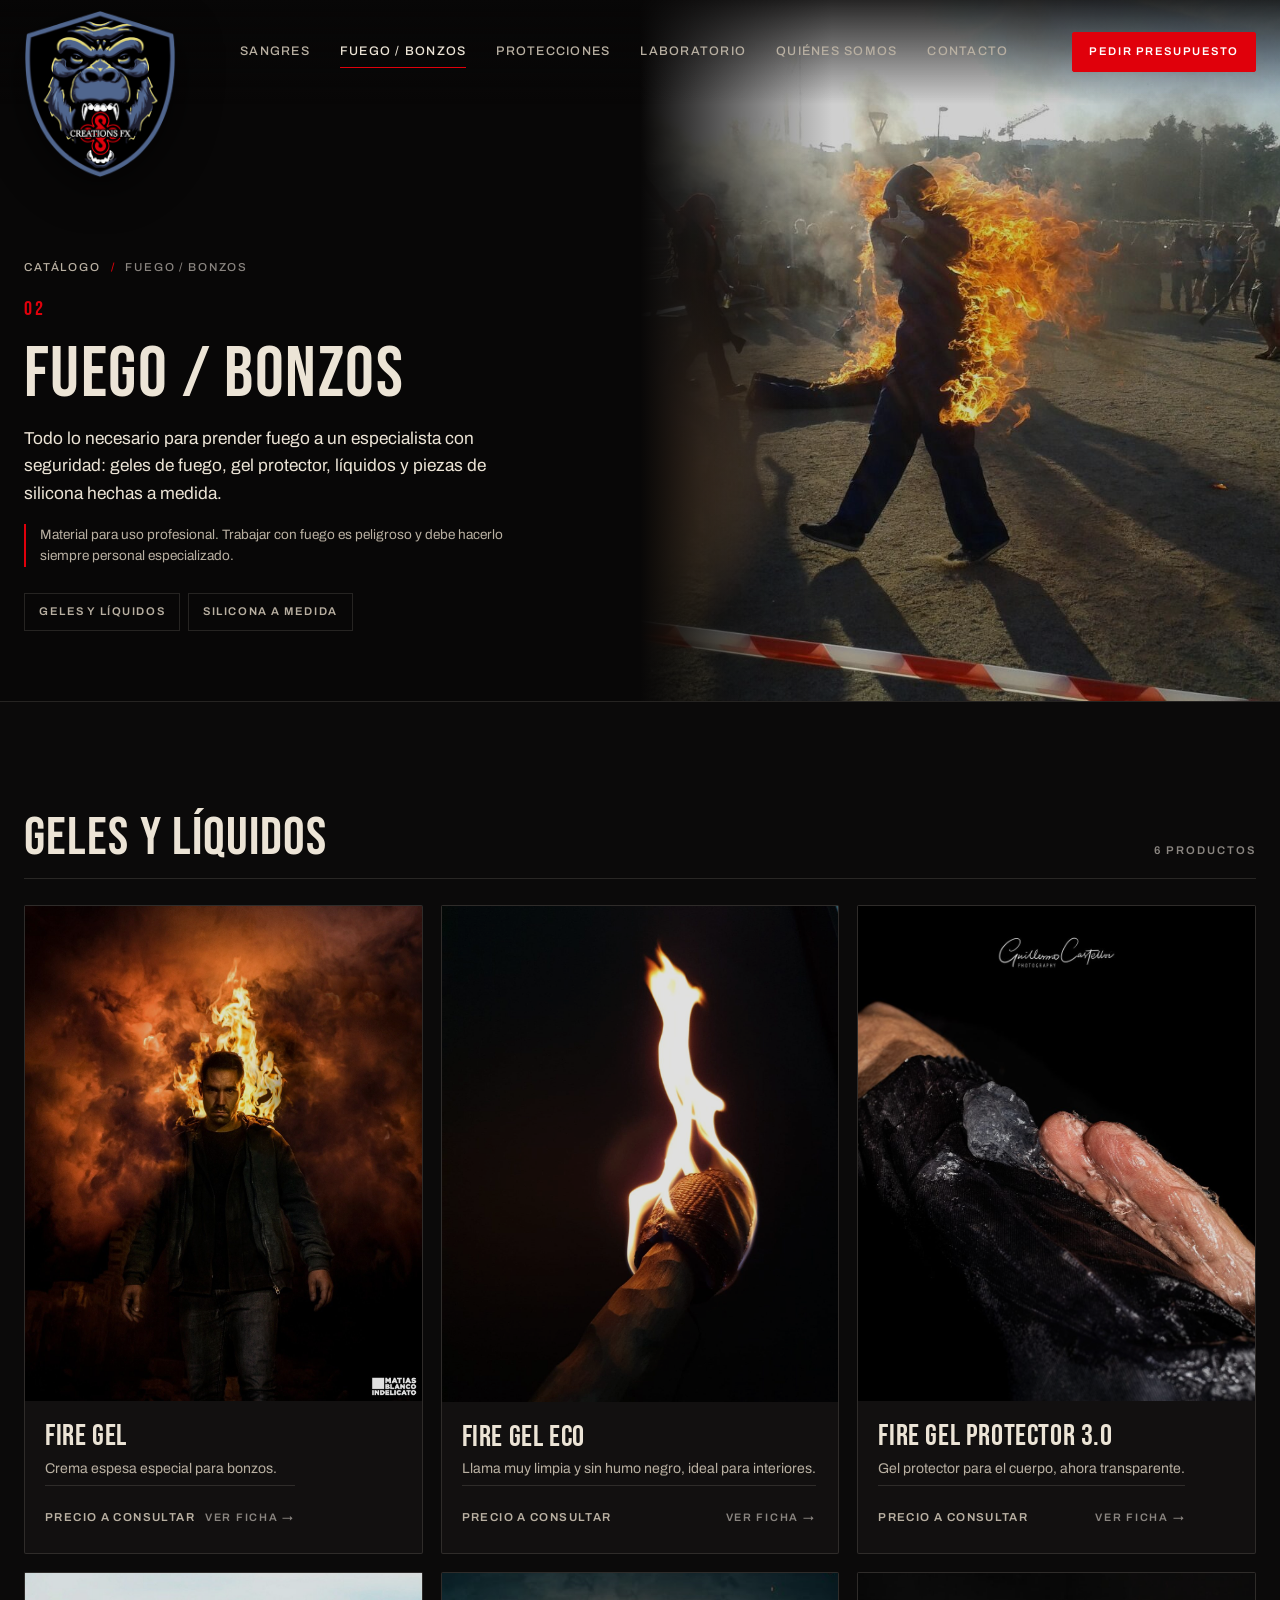
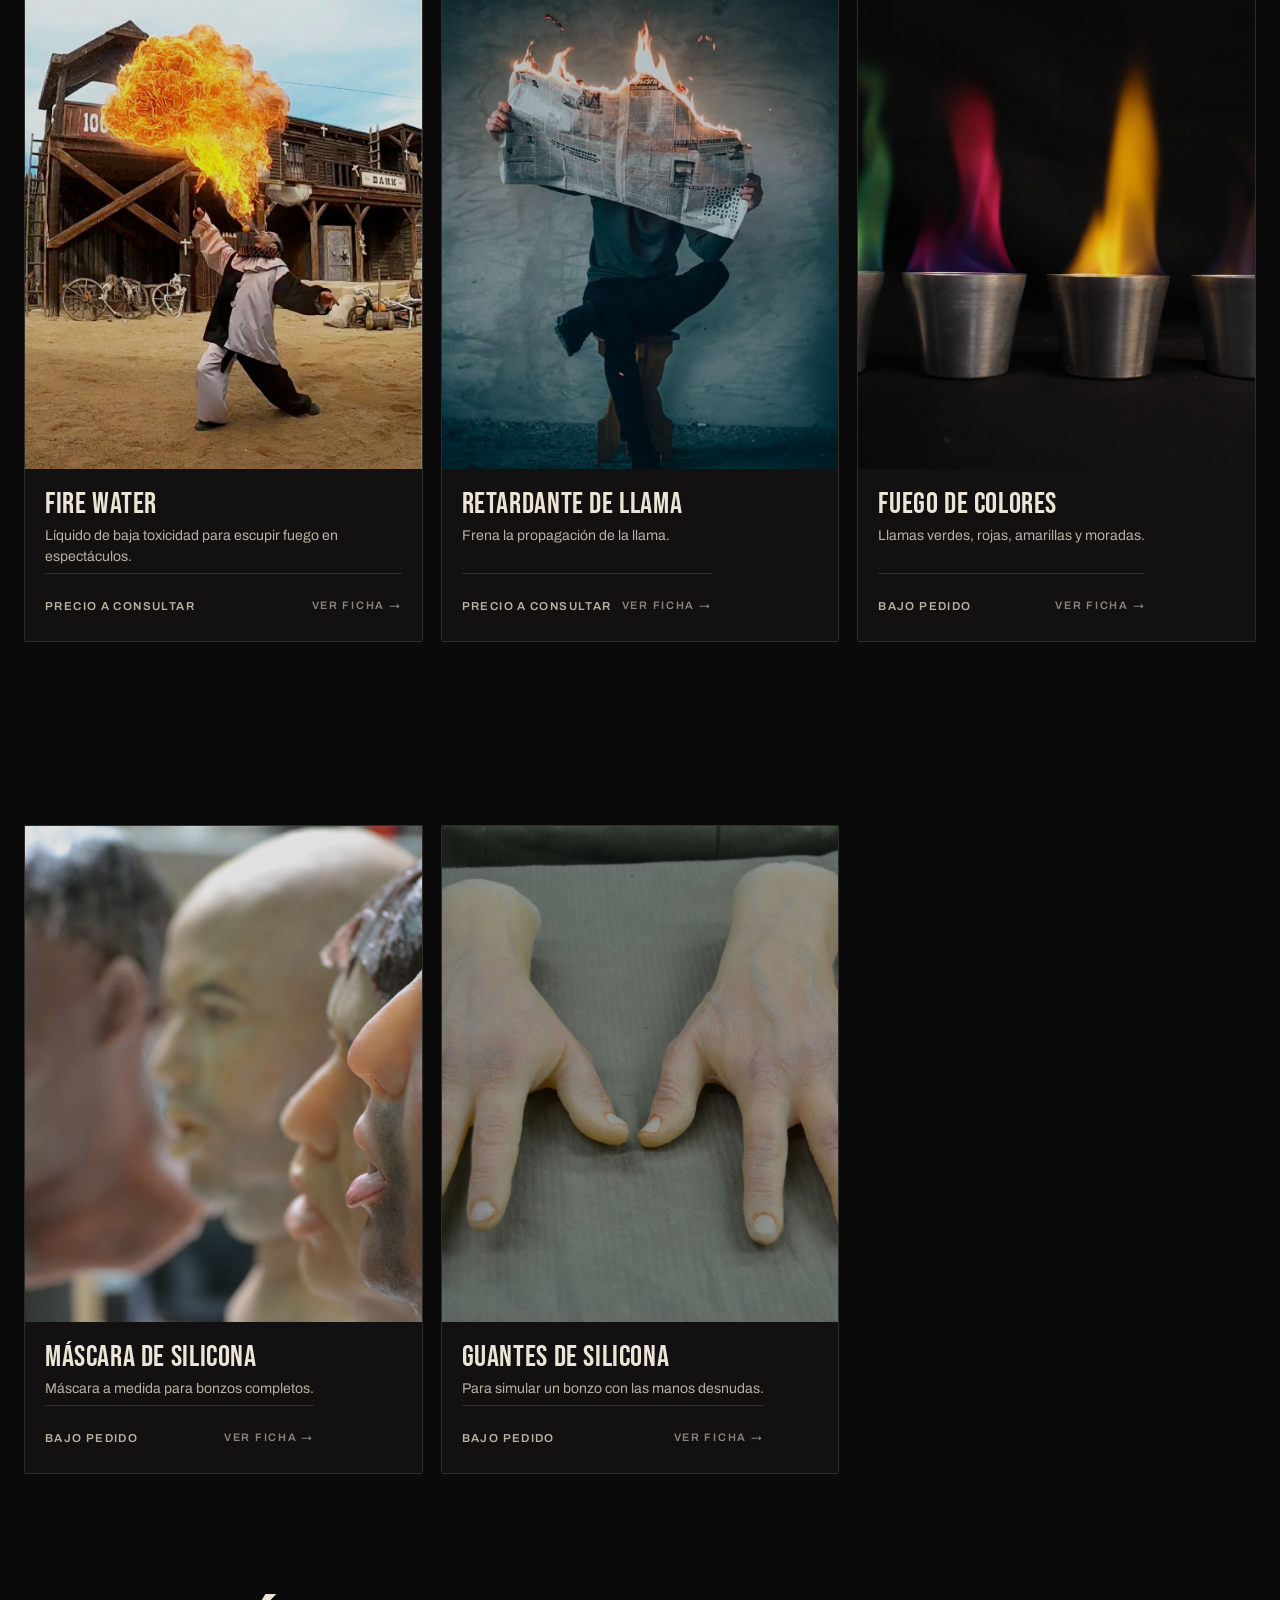
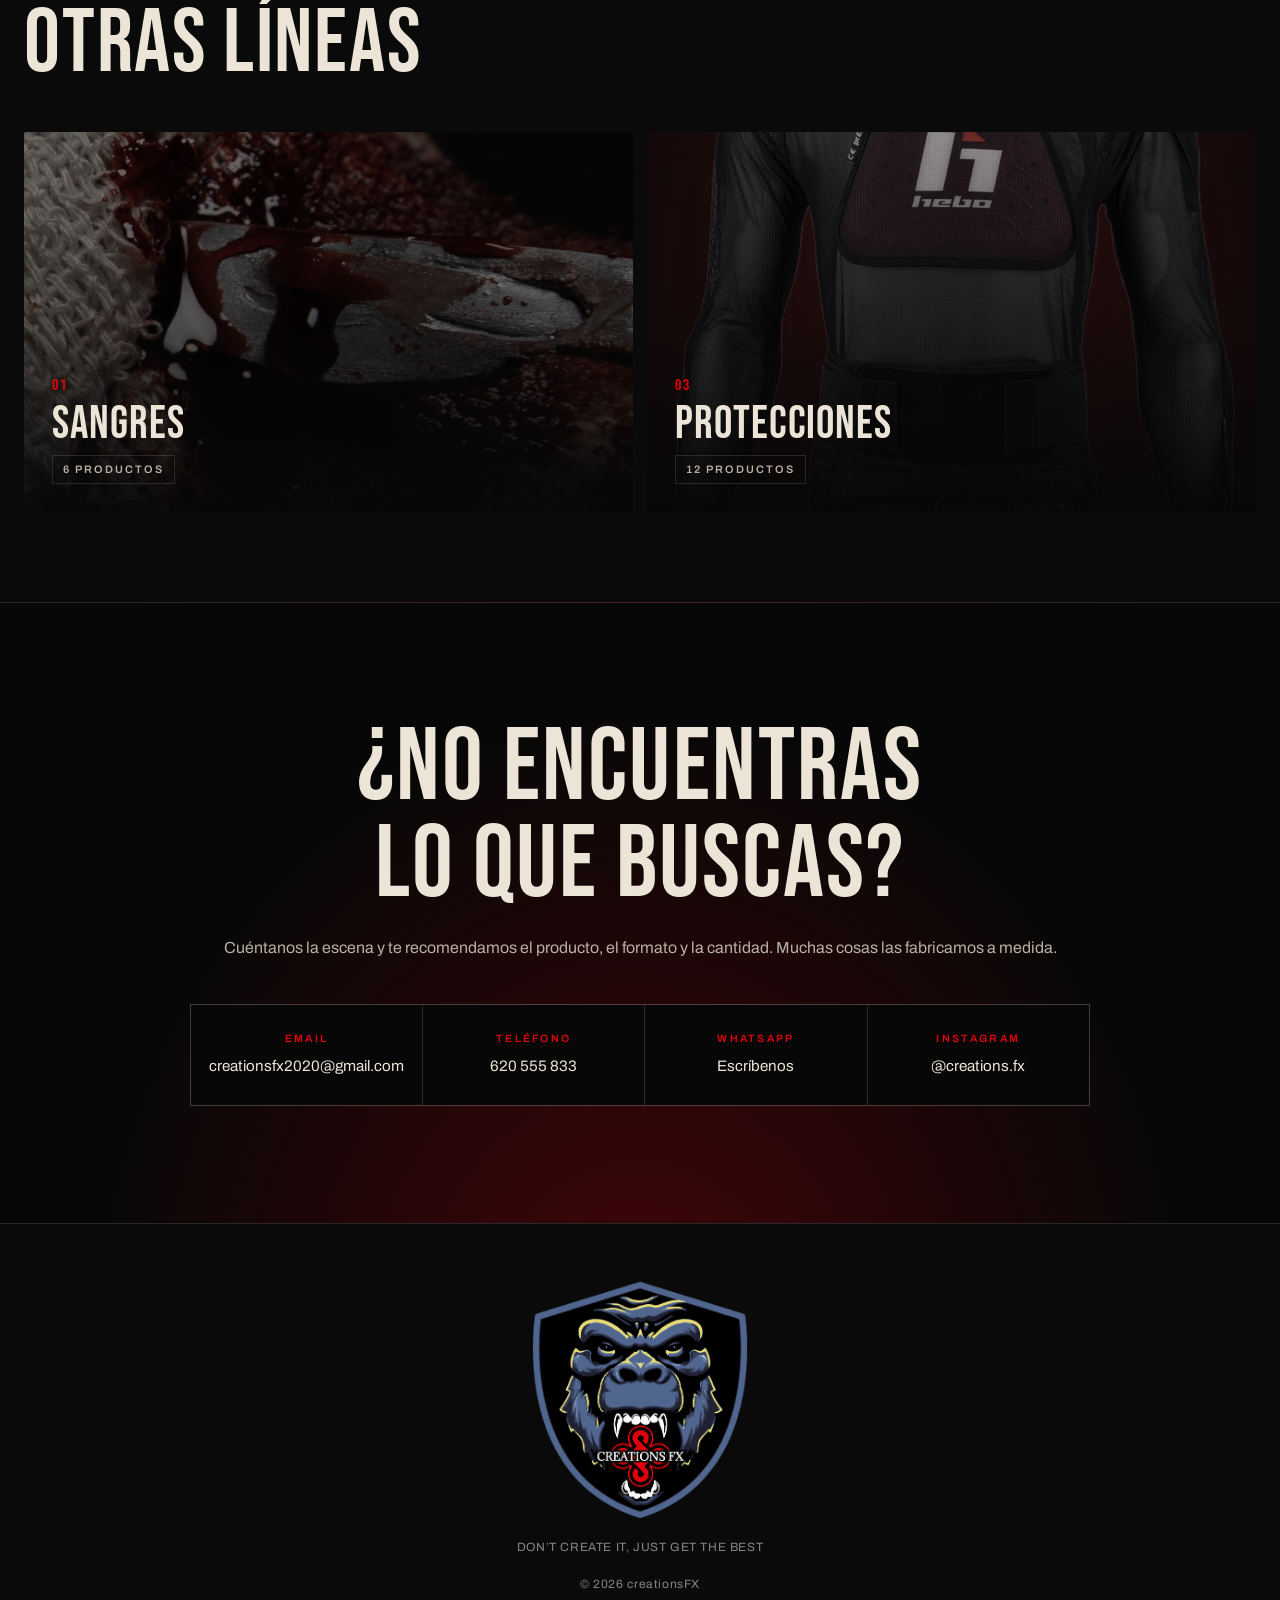
==== bonzos.html @ f1ec17e1 "Web de creationsFX: portada, líneas de producto y logos vectorizados Co-Authored-By: Claude Opus 5.5" ====
<!DOCTYPE html>
<html lang="es">
<head>
<meta charset="UTF-8">
<meta name="viewport" content="width=device-width, initial-scale=1.0">
<title>Fuego y material para bonzos — creationsFX</title>
<meta name="description" content="Fire Gel, Fire Gel Eco, gel protector, Fire Water, retardante, fuego de colores y máscaras y guantes de silicona a medida para bonzos.">
<meta name="theme-color" content="#0b0a0a">
<link rel="icon" type="image/svg+xml" href="assets/brand/creationsfx-logo-sin-lema.svg">
<meta property="og:type" content="website">
<meta property="og:title" content="Fuego y material para bonzos — creationsFX">
<meta property="og:description" content="Fire Gel, Fire Gel Eco, gel protector, Fire Water, retardante, fuego de colores y máscaras y guantes de silicona a medida para bonzos.">
<meta property="og:image" content="assets/img/cat-stunts.jpg">
<link rel="preconnect" href="https://fonts.googleapis.com">
<link rel="preconnect" href="https://fonts.gstatic.com" crossorigin>
<link href="https://fonts.googleapis.com/css2?family=Bebas+Neue&family=Archivo:wght@400;500;600&display=swap" rel="stylesheet">
<link rel="stylesheet" href="css/style.css?v=18">
</head>
<body class="page-line" data-line="bonzos">

<div class="scroll-progress" id="scrollProgress"><span></span></div>

<header class="site-header" id="siteHeader">
  <div class="header-inner">
    <a href="index.html" class="logo-link" aria-label="creationsFX — inicio">
      <img src="assets/brand/creationsfx-escudo-gorila-360.png" width="326" height="360" alt="creationsFX" class="logo-img">
    </a>
    <nav class="main-nav" id="mainNav">
      <a href="sangres.html">Sangres</a>
      <a href="bonzos.html" class="active" aria-current="page">Fuego / Bonzos</a>
      <a href="protecciones.html">Protecciones</a>
      <a href="index.html#laboratorio">Laboratorio</a>
      <a href="index.html#oriol">Quiénes somos</a>
      <a href="#contacto">Contacto</a>
    </nav>
    <div class="header-actions">
      <a href="#contacto" class="btn btn-small">Pedir presupuesto</a>
      <button class="nav-toggle" id="navToggle" aria-label="Menú" aria-expanded="false">
        <span></span><span></span><span></span>
      </button>
    </div>
  </div>
</header>

<main>
  <section class="line-hero">
    <div class="line-hero-text">
      <p class="crumbs"><a href="index.html#catalogo">Catálogo</a> <span>/</span> Fuego / Bonzos</p>
      <span class="sec-index">02</span>
      <h1 class="h1-long">Fuego / Bonzos</h1>
      <p class="lead">Todo lo necesario para prender fuego a un especialista con seguridad: geles de fuego, gel protector, líquidos y piezas de silicona hechas a medida.</p>
      <p class="line-note">Material para uso profesional. Trabajar con fuego es peligroso y debe hacerlo siempre personal especializado.</p>
      <div class="group-links" id="groupLinks"></div>
    </div>
    <div class="line-hero-media">
      <img src="assets/img/cat-stunts.jpg" alt="" fetchpriority="high">
    </div>
  </section>

  <div class="line-groups" id="lineGroups">
    <noscript><p class="noscript">Activa JavaScript para ver los productos o escríbenos a creationsfx2020@gmail.com.</p></noscript>
  </div>

  <section class="section other-lines">
    <div class="section-head reveal">
      <h2>Otras líneas</h2>
    </div>
    <div class="cat-grid cat-grid-2" id="otherLines"></div>
  </section>

  <section class="contact" id="contacto">
    <div class="contact-inner reveal">
      <h2>¿No encuentras<br>lo que buscas?</h2>
      <p class="lead">Cuéntanos la escena y te recomendamos el producto, el formato y la cantidad. Muchas cosas las fabricamos a medida.</p>
      <div class="contact-grid">
        <a href="mailto:creationsfx2020@gmail.com" class="contact-item"><span>Email</span>creationsfx2020@gmail.com</a>
        <a href="tel:+34620555833" class="contact-item"><span>Teléfono</span>620 555 833</a>
        <a href="https://wa.me/34620555833" target="_blank" rel="noopener" class="contact-item"><span>WhatsApp</span>Escríbenos</a>
        <a href="https://www.instagram.com/creations.fx/" target="_blank" rel="noopener" class="contact-item"><span>Instagram</span>@creations.fx</a>
      </div>
    </div>
  </section>
</main>

<footer class="site-footer">
  <img src="assets/brand/creationsfx-escudo-gorila-520.png" width="471" height="520" alt="creationsFX" class="footer-logo" loading="lazy">
  <p class="footer-motto">Don’t create it, just get the best</p>
  <p>© <span id="year">2026</span> creationsFX</p>
</footer>

<dialog class="ficha" id="ficha" aria-labelledby="fichaNombre">
  <button class="ficha-close" id="fichaClose" aria-label="Cerrar">&times;</button>
  <div class="ficha-media">
    <div class="ficha-main"><img id="fichaImg" src="" alt=""></div>
    <div class="ficha-thumbs" id="fichaThumbs"></div>
  </div>
  <div class="ficha-info">
    <p class="ficha-marca" id="fichaMarca"></p>
    <h2 id="fichaNombre" tabindex="-1"></h2>
    <p class="ficha-precio" id="fichaPrecio"></p>
    <p class="ficha-resumen" id="fichaResumen"></p>
    <p class="ficha-desc" id="fichaDesc"></p>
    <div class="ficha-aviso" id="fichaAviso"></div>
    <dl class="ficha-specs" id="fichaSpecs"></dl>
    <div class="ficha-opciones" id="fichaOpciones"></div>
    <div class="ficha-ctas">
      <a class="btn" id="fichaWhats" href="#" target="_blank" rel="noopener">Pedir por WhatsApp</a>
      <a class="btn btn-ghost" id="fichaMail" href="#">Pedir por email</a>
    </div>
    <p class="ficha-help">Te confirmamos disponibilidad, precio y plazo de entrega.</p>
  </div>
</dialog>

<script src="js/main.js?v=3"></script>
<script src="js/catalogo.js?v=5"></script>
</body>
</html>
---- css/style.css ----
:root{
  --bg: #0b0a0a;
  --bg-alt: #121010;
  --panel: #080707;
  --cream: #ece4d6;
  --cream-dim: #b9b0a2;
  --red: #e0000b;
  --red-deep: #8f0007;
  --grey: #8a8580;
  --line: rgba(236,228,214,0.13);
  --maxw: 1280px;
  --ff-display: 'Bebas Neue', 'Archivo', sans-serif;
  --ff-body: 'Archivo', sans-serif;
  --ease: cubic-bezier(.16,.8,.3,1);
}

*{box-sizing:border-box;margin:0;padding:0;}
html{scroll-behavior:smooth;}
body{
  background:var(--bg);color:var(--cream);
  font-family:var(--ff-body);line-height:1.6;
  -webkit-font-smoothing:antialiased;overflow-x:hidden;
}
img{max-width:100%;display:block;}
a{color:inherit;text-decoration:none;}
h1,h2,h3{font-family:var(--ff-display);font-weight:400;text-transform:uppercase;letter-spacing:0.02em;line-height:0.95;}
em{font-style:normal;color:var(--red);}

/* ---------- Scroll progress ---------- */
.scroll-progress{position:fixed;top:0;left:0;right:0;height:2px;z-index:200;pointer-events:none;}
.scroll-progress > span{display:block;height:100%;width:0;background:linear-gradient(90deg,var(--red-deep),var(--red));}

/* ---------- Reveal ---------- */
.reveal{opacity:0;transform:translateY(28px);transition:opacity .8s var(--ease),transform .8s var(--ease);}
.reveal.in-view{opacity:1;transform:none;}

/* ---------- Buttons ---------- */
.btn{
  display:inline-flex;white-space:nowrap;align-items:center;gap:10px;
  background:var(--red);color:#fff;
  font-size:0.8rem;font-weight:600;letter-spacing:0.14em;text-transform:uppercase;
  padding:15px 26px;border:1px solid var(--red);border-radius:2px;
  transition:background .25s ease,color .25s ease,transform .25s var(--ease);
}
.btn:hover{background:transparent;color:var(--cream);transform:translateY(-2px);}
.btn-ghost{background:transparent;border-color:rgba(236,228,214,0.4);color:var(--cream);}
.btn-ghost:hover{border-color:var(--red);}
.btn-small{padding:10px 16px;font-size:0.7rem;}

/* ---------- Header ---------- */
.site-header{
  position:fixed;top:0;left:0;right:0;z-index:100;
  background:linear-gradient(to bottom,rgba(8,7,7,0.85),rgba(8,7,7,0));
  transition:background .3s ease;
}
.site-header.scrolled{background:rgba(8,7,7,0.92);backdrop-filter:blur(8px);border-bottom:1px solid var(--line);}
.header-inner{max-width:var(--maxw);margin:0 auto;display:flex;align-items:center;justify-content:space-between;padding:10px 24px;}
.logo-link{display:inline-flex;align-items:flex-start;height:84px;position:relative;z-index:2;transition:height .3s var(--ease);}
.logo-img{height:168px;width:auto;transform-origin:top center;filter:drop-shadow(0 10px 22px rgba(0,0,0,0.65));transition:height .3s var(--ease),transform .3s var(--ease),filter .3s ease;}
.site-header.scrolled .logo-link{height:62px;}
.site-header.scrolled .logo-img{height:62px;}
.logo-link:hover .logo-img{transform:scale(1.04);filter:drop-shadow(0 0 16px rgba(224,0,11,0.55));}
.main-nav{display:flex;align-items:center;gap:30px;}
.main-nav a{
  position:relative;white-space:nowrap;font-size:0.78rem;font-weight:500;letter-spacing:0.1em;text-transform:uppercase;
  color:var(--cream-dim);padding:6px 0;transition:color .25s ease;
}
.main-nav a::after{content:"";position:absolute;left:0;right:100%;bottom:0;height:1px;background:var(--red);transition:right .3s var(--ease);}
.main-nav a:hover{color:var(--cream);}
.main-nav a:hover::after{right:0;}
.header-actions{display:flex;align-items:center;gap:16px;}
.nav-toggle{display:none;flex-direction:column;justify-content:center;gap:5px;width:32px;height:32px;background:none;border:none;cursor:pointer;}
.nav-toggle span{width:100%;height:2px;background:var(--cream);display:block;transition:transform .3s ease,opacity .3s ease;}

/* ---------- Hero ---------- */
.hero{position:relative;min-height:100svh;display:flex;align-items:flex-end;overflow:hidden;background:var(--panel);padding-top:224px;}
.hero-photo{position:absolute;top:-6%;right:0;bottom:0;left:24%;height:112%;will-change:transform;
  -webkit-mask-image:linear-gradient(90deg,transparent 0%,#000 22%);mask-image:linear-gradient(90deg,transparent 0%,#000 22%);}
.hero-photo img{width:100%;height:100%;object-fit:cover;object-position:62% 40%;filter:saturate(0.85) contrast(1.08) brightness(0.9);}
.hero-scrim{
  position:absolute;inset:0;
  background:
    linear-gradient(90deg,rgba(8,7,7,1) 0%,rgba(8,7,7,0.92) 26%,rgba(8,7,7,0.45) 48%,rgba(8,7,7,0.05) 75%),
    linear-gradient(to top,rgba(8,7,7,1) 0%,rgba(8,7,7,0) 35%);
}
.hero-content{
  position:relative;z-index:2;width:100%;max-width:var(--maxw);margin:0 auto;padding:0 24px clamp(64px,12vh,130px);
  opacity:0;transform:translateY(22px);transition:opacity 1s var(--ease) .2s,transform 1s var(--ease) .2s;
}
.hero-content.loaded{opacity:1;transform:none;}
.eyebrow{font-size:0.78rem;font-weight:600;letter-spacing:0.35em;text-transform:uppercase;color:#ff2a33;margin-bottom:16px;text-shadow:0 1px 12px rgba(0,0,0,0.8);}
.hero-title{font-size:clamp(3.2rem,min(10vw,15svh),8.4rem);max-width:9.5em;margin-bottom:22px;}
.hero-sub{max-width:520px;font-size:clamp(0.95rem,1.3vw,1.08rem);color:var(--cream-dim);margin-bottom:32px;}
.hero-ctas{display:flex;flex-wrap:wrap;gap:12px;}
.hero-motto{
  position:absolute;right:32px;bottom:40px;z-index:2;
  font-size:0.68rem;letter-spacing:0.3em;text-transform:uppercase;color:var(--cream-dim);opacity:0.75;
}
.scroll-cue{
  position:absolute;bottom:30px;left:50%;transform:translateX(-50%);z-index:2;
  width:26px;height:42px;border:1px solid var(--cream-dim);border-radius:20px;
  display:flex;justify-content:center;padding-top:8px;
}
.scroll-cue span{width:4px;height:8px;border-radius:2px;background:var(--red);animation:scrollcue 1.8s infinite;}
@keyframes scrollcue{0%{transform:translateY(0);opacity:1;}70%{transform:translateY(12px);opacity:0;}100%{opacity:0;}}

/* ---------- Credits marquee ---------- */
.credits{border-top:1px solid var(--line);border-bottom:1px solid var(--line);background:var(--panel);overflow:hidden;padding:18px 0;}
.credits-track{display:flex;width:max-content;animation:marquee var(--marquee-dur,30s) linear infinite;}
.credits:hover .credits-track{animation-play-state:paused;}
.credits-group{display:flex;align-items:center;flex-shrink:0;list-style:none;margin:0;padding:0;}
.credits-group li{
  display:flex;align-items:center;gap:40px;padding-right:40px;
  font-family:var(--ff-display);font-size:1.6rem;letter-spacing:0.06em;color:var(--cream-dim);white-space:nowrap;
}
.credits-group li::after{content:"";width:7px;height:7px;background:var(--red);transform:rotate(45deg);flex-shrink:0;}
@keyframes marquee{to{transform:translateX(-50%);}}

/* ---------- Sections ---------- */
.section{max-width:var(--maxw);margin:0 auto;padding:clamp(80px,14vh,150px) 24px clamp(64px,10vh,120px);}
.section-head{display:flex;flex-direction:column;align-items:flex-start;gap:10px;margin-bottom:44px;}
.section-head h2{font-size:clamp(3rem,7vw,5.6rem);}
.section-head p{max-width:560px;color:var(--cream-dim);margin-top:4px;}
.sec-index{font-family:var(--ff-display);font-size:1.25rem;letter-spacing:0.14em;color:var(--red);}

/* ---------- Category grid ---------- */
.cat-grid{display:grid;grid-template-columns:repeat(3,1fr);gap:14px;}
.cat-card{position:relative;aspect-ratio:4/5;overflow:hidden;background:#000;border-radius:2px;}
.cat-card img{
  position:absolute;inset:0;width:100%;height:100%;object-fit:cover;
  filter:grayscale(0.35) brightness(0.62);
  transform:scale(1.02);transition:transform 1.2s var(--ease),filter .6s ease;
}
.cat-card::after{
  content:"";position:absolute;inset:0;
  background:linear-gradient(to top,rgba(8,7,7,0.95) 0%,rgba(8,7,7,0.2) 55%,rgba(8,7,7,0) 100%);
}
.cat-card:hover img{transform:scale(1.08);filter:grayscale(0) brightness(0.8);}
.cat-info{position:absolute;left:0;right:0;bottom:0;z-index:2;padding:28px;}
.cat-num{font-family:var(--ff-display);font-size:1rem;letter-spacing:0.14em;color:var(--red);}
.cat-info h3{font-size:clamp(2.2rem,3.6vw,3.2rem);margin:4px 0 8px;}
.cat-info p{font-size:0.9rem;color:var(--cream-dim);max-width:380px;
  max-height:0;opacity:0;overflow:hidden;transition:max-height .5s var(--ease),opacity .4s ease,margin .4s ease;}
.cat-card:hover .cat-info p,.cat-card:focus-visible .cat-info p{max-height:6em;opacity:1;margin-bottom:12px;}
.cat-count{display:inline-block;font-size:0.68rem;font-weight:600;letter-spacing:0.18em;text-transform:uppercase;
  border:1px solid var(--line);padding:5px 10px;color:var(--cream-dim);}
.cat-card:hover .cat-count{border-color:var(--red);color:var(--cream);}

/* ---------- Split sections ---------- */
.split{display:grid;grid-template-columns:1.1fr 0.9fr;min-height:90vh;background:var(--panel);}
.split.reverse{grid-template-columns:0.9fr 1.1fr;}
.split.reverse .split-media{order:2;}
.split-media{position:relative;overflow:hidden;background:#000;min-height:360px;}
.split-media img{position:absolute;inset:0;width:100%;height:100%;object-fit:cover;filter:contrast(1.05) brightness(0.85);}
.split-media.portrait img{filter:grayscale(1) contrast(1.1);object-position:center 25%;}
.split-text{padding:10vh 6vw;display:flex;flex-direction:column;justify-content:center;gap:18px;}
.split-text h2{font-size:clamp(2.8rem,5.5vw,4.6rem);}
.split-text p{color:var(--cream-dim);max-width:540px;}
.split-text .lead{color:var(--cream);font-size:1.08rem;}
.split-text strong{color:var(--cream);font-weight:600;}
.features{list-style:none;display:flex;flex-direction:column;gap:14px;margin-top:8px;max-width:540px;}
.features li{position:relative;padding-left:24px;color:var(--cream-dim);}
.features li::before{content:"";position:absolute;left:0;top:0.6em;width:8px;height:8px;background:var(--red);transform:rotate(45deg);}
.text-links{display:flex;flex-wrap:wrap;gap:26px;margin-top:10px;}
.text-links a{font-size:0.78rem;font-weight:600;letter-spacing:0.14em;text-transform:uppercase;border-bottom:1px solid var(--red);padding-bottom:4px;transition:color .2s ease;}
.text-links a:hover{color:var(--red);}

/* ---------- Gallery ---------- */
.gallery{display:grid;grid-template-columns:repeat(4,1fr);grid-auto-rows:240px;grid-auto-flow:dense;gap:10px;}
.gallery figure{position:relative;overflow:hidden;background:#000;border-radius:2px;}
.gallery figure.g-wide{grid-column:span 2;}
.gallery figure.g-tall{grid-row:span 2;}
.gallery img{width:100%;height:100%;object-fit:cover;filter:brightness(0.82);transition:transform 1s var(--ease),filter .5s ease;}
.gallery figure:hover img{transform:scale(1.06);filter:brightness(1);}

/* ---------- Contact ---------- */
.contact{
  position:relative;padding:clamp(80px,13vh,150px) 24px;text-align:center;overflow:hidden;
  background:radial-gradient(ellipse at 50% 120%,rgba(224,0,11,0.28),rgba(8,7,7,0) 60%),var(--panel);
  border-top:1px solid var(--line);
}
.contact-inner{max-width:900px;margin:0 auto;display:flex;flex-direction:column;align-items:center;gap:20px;}
.contact h2{font-size:clamp(3rem,8vw,6.4rem);}
.contact .lead{color:var(--cream-dim);max-width:none;text-wrap:balance;}
.contact-grid{display:grid;grid-template-columns:repeat(4,1fr);gap:1px;background:var(--line);border:1px solid var(--line);width:100%;margin-top:24px;}
.contact-item{display:flex;flex-direction:column;gap:6px;padding:26px 18px;background:var(--panel);font-size:0.95rem;transition:background .25s ease;}
.contact-item span{font-size:0.66rem;font-weight:600;letter-spacing:0.22em;text-transform:uppercase;color:var(--red);}
.contact-item:hover{background:#1a0d0d;}

/* ---------- Footer ---------- */
.site-footer{display:flex;flex-direction:column;align-items:center;gap:18px;padding:56px 24px 40px;border-top:1px solid var(--line);}
.footer-logo{width:auto;height:240px;}
.site-footer p{font-size:0.75rem;color:var(--grey);letter-spacing:0.05em;text-align:center;}

/* ---------- Responsive ---------- */
@media (max-width: 1240px){
  .main-nav{gap:22px;}
  .main-nav a{font-size:0.74rem;letter-spacing:0.08em;}
}
@media (max-width: 1180px){
  .header-actions .btn-small{display:none;}
}
@media (max-width: 900px){
  .main-nav{
    position:fixed;inset:0;flex-direction:column;justify-content:center;gap:28px;
    background:rgba(8,7,7,0.97);opacity:0;pointer-events:none;transition:opacity .3s ease;
  }
  .main-nav a{font-size:1.1rem;}
  .main-nav.open{opacity:1;pointer-events:auto;}
  .nav-toggle{display:flex;position:relative;z-index:101;}
  .nav-toggle.open span:nth-child(1){transform:translateY(7px) rotate(45deg);}
  .nav-toggle.open span:nth-child(2){opacity:0;}
  .nav-toggle.open span:nth-child(3){transform:translateY(-7px) rotate(-45deg);}
}
@media (max-width: 960px){
  .hero-motto{display:none;}
  .hero-photo{left:0;-webkit-mask-image:none;mask-image:none;}
  .hero-scrim{background:linear-gradient(to top,rgba(8,7,7,1) 0%,rgba(8,7,7,0.85) 45%,rgba(8,7,7,0.2) 100%);}
  .split,.split.reverse{grid-template-columns:1fr;min-height:0;}
  .split.reverse .split-media{order:0;}
  .split-media{min-height:58vh;}
  .cat-grid{grid-template-columns:1fr;}
  .cat-card{aspect-ratio:16/9;}
  .cat-info p{max-height:none;opacity:1;margin-bottom:10px;}
  .gallery{grid-template-columns:repeat(2,1fr);grid-auto-rows:200px;}
  .contact-grid{grid-template-columns:1fr 1fr;}
}
@media (max-width: 600px){
  .logo-link{height:64px;}
  .logo-img{height:128px;}
  .site-header.scrolled .logo-link,.site-header.scrolled .logo-img{height:52px;}
  .hero{padding-top:160px;}
  .hero-photo{left:0;}
  .hero-photo img{object-position:58% 30%;}
  .hero-scrim{background:linear-gradient(to top,rgba(8,7,7,1) 0%,rgba(8,7,7,0.9) 50%,rgba(8,7,7,0.25) 100%);}
  .hero-content{padding-bottom:9vh;}
  .eyebrow{font-size:0.7rem;letter-spacing:0.22em;}
  .hero-motto,.scroll-cue{display:none;}
  .section{padding:12vh 16px 10vh;}
  .cat-grid{grid-template-columns:1fr;}
  .cat-card{aspect-ratio:4/3;}
  .cat-info{padding:20px;}
  .gallery{grid-auto-rows:150px;}
  .split-text{padding:9vh 16px;}
  .contact{padding:14vh 16px;}
  .contact-grid{grid-template-columns:1fr;}
}

@media (prefers-reduced-motion: reduce){
  html{scroll-behavior:auto;}
  .reveal,.hero-content{opacity:1;transform:none;transition:none;}
  .credits-track{animation:none;}
  .hero-photo{will-change:auto;}
}

/* =========================================================
   Páginas de línea (sangres / bonzos / protecciones)
   ========================================================= */
.main-nav a.active{color:var(--cream);}
.main-nav a.active::after{right:0;}
body.modal-open{overflow:hidden;}

.line-hero{display:grid;grid-template-columns:1fr 1fr;min-height:78vh;background:var(--panel);border-bottom:1px solid var(--line);}
.line-hero-text{padding:210px 6vw 70px max(24px,calc((100vw - var(--maxw))/2 + 24px));display:flex;flex-direction:column;justify-content:flex-end;gap:16px;}
.line-hero-text h1{font-size:clamp(3.6rem,9vw,7.4rem);}
.line-hero-text .lead{color:var(--cream);font-size:1.08rem;max-width:520px;}
.line-note{font-size:0.85rem;color:var(--cream-dim);max-width:520px;padding-left:14px;border-left:2px solid var(--red);}
.crumbs{font-size:0.72rem;font-weight:500;letter-spacing:0.16em;text-transform:uppercase;color:var(--grey);}
.crumbs a{color:var(--cream-dim);transition:color .2s ease;}
.crumbs a:hover{color:var(--red);}
.crumbs span{margin:0 6px;color:var(--red);}
.group-links{display:flex;flex-wrap:wrap;gap:8px;margin-top:10px;}
.group-links a{font-size:0.7rem;font-weight:600;letter-spacing:0.14em;text-transform:uppercase;padding:9px 14px;border:1px solid var(--line);color:var(--cream-dim);transition:border-color .2s ease,color .2s ease;}
.group-links a:hover{border-color:var(--red);color:var(--cream);}
.line-hero-media{position:relative;overflow:hidden;background:#000;}
.line-hero-media img{position:absolute;inset:0;width:100%;height:100%;object-fit:cover;filter:brightness(0.8) contrast(1.05);}
.line-hero-media::after{content:"";position:absolute;inset:0;background:linear-gradient(90deg,var(--panel) 0%,rgba(8,7,7,0) 30%);}

.line-groups{max-width:var(--maxw);margin:0 auto;padding:40px 24px 0;}
.pgroup{padding:70px 0 20px;scroll-margin-top:90px;}
.pgroup-head{display:flex;align-items:baseline;justify-content:space-between;gap:20px;border-bottom:1px solid var(--line);padding-bottom:14px;margin-bottom:26px;}
.pgroup-head h2{font-size:clamp(2.2rem,4.5vw,3.4rem);}
.pgroup-head span{font-size:0.7rem;font-weight:600;letter-spacing:0.18em;text-transform:uppercase;color:var(--grey);white-space:nowrap;}
.noscript{padding:60px 0;color:var(--cream-dim);}

.pgrid{display:grid;grid-template-columns:repeat(3,1fr);gap:18px;}
.pcard{
  display:flex;flex-direction:column;text-align:left;cursor:pointer;
  background:var(--bg-alt);border:1px solid var(--line);border-radius:2px;color:inherit;font:inherit;padding:0;
  transition:border-color .3s ease,transform .4s var(--ease);
}
.pcard:hover,.pcard:focus-visible{border-color:rgba(224,0,11,0.6);transform:translateY(-4px);outline:none;}
.pcard-img{display:block;aspect-ratio:4/5;overflow:hidden;background:#000;}
.pcard-img img{width:100%;height:100%;object-fit:cover;filter:brightness(0.88);transition:transform 1s var(--ease),filter .4s ease;}
.pcard:hover .pcard-img img{transform:scale(1.05);filter:brightness(1);}
.pcard-body{display:flex;flex-direction:column;gap:6px;padding:20px 20px 18px;flex:1;}
.pcard-marca{font-size:0.64rem;font-weight:600;letter-spacing:0.22em;text-transform:uppercase;color:var(--red);}
.pcard-name{font-family:var(--ff-display);font-size:1.9rem;line-height:1;letter-spacing:0.02em;text-transform:uppercase;}
.pcard-resumen{font-size:0.88rem;color:var(--cream-dim);line-height:1.5;}
.pcard-foot{display:flex;align-items:center;justify-content:space-between;gap:10px;margin-top:auto;padding-top:14px;border-top:1px solid var(--line);}
.pcard-price{font-size:0.72rem;font-weight:600;letter-spacing:0.12em;text-transform:uppercase;color:var(--cream-dim);}
.pcard-price.is-price{font-family:var(--ff-display);font-size:1.5rem;letter-spacing:0.03em;color:var(--cream);}
.pcard-more{font-size:0.68rem;font-weight:600;letter-spacing:0.16em;text-transform:uppercase;color:var(--grey);transition:color .2s ease;}
.pcard:hover .pcard-more{color:var(--red);}

.other-lines{padding-top:12vh;}
.cat-grid-2{grid-template-columns:repeat(2,1fr);}
.cat-grid-2 .cat-card{aspect-ratio:16/10;}

/* ---------- Ficha (modal) ---------- */
.ficha{
  margin:auto;padding:0;border:1px solid var(--line);border-radius:2px;
  width:min(1100px,calc(100vw - 32px));max-height:calc(100vh - 48px);
  background:var(--bg-alt);color:var(--cream);
  display:none;grid-template-columns:1.05fr 0.95fr;overflow:hidden;
}
.ficha[open]{display:grid;animation:fichaIn .45s var(--ease);}
.ficha::backdrop{background:rgba(5,4,4,0.82);backdrop-filter:blur(4px);}
@keyframes fichaIn{from{opacity:0;transform:translateY(18px) scale(.98);}to{opacity:1;transform:none;}}
.ficha-close{
  position:absolute;top:12px;right:12px;z-index:3;width:40px;height:40px;border-radius:50%;
  background:rgba(8,7,7,0.6);border:1px solid var(--line);color:var(--cream);font-size:1.5rem;line-height:1;cursor:pointer;
  transition:border-color .2s ease,background .2s ease;
}
.ficha-close:hover{border-color:var(--red);background:rgba(8,7,7,0.9);}
.ficha-media{display:flex;flex-direction:column;background:#000;min-height:0;}
.ficha-main{flex:1;min-height:0;position:relative;}
.ficha-main img{width:100%;height:100%;max-height:calc(100vh - 140px);object-fit:cover;}
.ficha-thumbs{display:flex;gap:4px;padding:4px;background:var(--panel);overflow-x:auto;}
.ficha-thumbs:empty{display:none;}
.ficha-thumbs button{flex-shrink:0;width:72px;height:72px;padding:0;border:0;background:none;cursor:pointer;opacity:0.55;transition:opacity .2s ease;outline-offset:-2px;}
.ficha-thumbs button img{width:100%;height:100%;object-fit:cover;}
.ficha-thumbs button.on{opacity:1;outline:2px solid var(--red);}
.ficha-thumbs button:hover{opacity:1;}
.ficha-info{padding:44px 40px 34px;overflow-y:auto;display:flex;flex-direction:column;gap:14px;max-height:calc(100vh - 48px);}
.ficha-marca{font-size:0.68rem;font-weight:600;letter-spacing:0.24em;text-transform:uppercase;color:var(--red);}
.ficha-info h2{font-size:clamp(2.4rem,4vw,3.4rem);margin-top:-4px;}
.ficha-precio{font-size:0.78rem;font-weight:600;letter-spacing:0.14em;text-transform:uppercase;color:var(--cream-dim);}
.ficha-precio.is-price{font-family:var(--ff-display);font-size:2rem;letter-spacing:0.03em;color:var(--cream);}
.ficha-resumen{font-size:1.02rem;color:var(--cream);}
.ficha-desc{color:var(--cream-dim);font-size:0.94rem;}
.ficha-aviso{font-size:0.82rem;color:var(--cream-dim);background:rgba(224,0,11,0.08);border-left:2px solid var(--red);padding:12px 14px;}
.ficha-specs{display:grid;grid-template-columns:auto 1fr;gap:8px 18px;font-size:0.85rem;border-top:1px solid var(--line);padding-top:14px;}
.ficha-specs dt{font-size:0.66rem;font-weight:600;letter-spacing:0.18em;text-transform:uppercase;color:var(--grey);padding-top:3px;}
.ficha-specs dd{color:var(--cream-dim);}
.ficha-opciones p{font-size:0.66rem;font-weight:600;letter-spacing:0.18em;text-transform:uppercase;color:var(--grey);margin-bottom:8px;}
.chips{display:flex;flex-wrap:wrap;gap:6px;}
.chip{
  font:inherit;font-size:0.8rem;padding:8px 14px;border:1px solid var(--line);background:transparent;color:var(--cream-dim);
  cursor:pointer;border-radius:2px;transition:border-color .2s ease,color .2s ease,background .2s ease;
}
.chip:hover{border-color:var(--cream-dim);color:var(--cream);}
.chip.on{border-color:var(--red);background:rgba(224,0,11,0.14);color:var(--cream);}
.ficha-ctas{display:flex;flex-wrap:wrap;gap:10px;margin-top:8px;}
.ficha-help{font-size:0.78rem;color:var(--grey);}

@media (max-width: 960px){
  .line-hero{grid-template-columns:1fr;min-height:0;}
  .line-hero-media{order:-1;height:46vh;}
  .line-hero-media::after{background:linear-gradient(to top,var(--panel) 0%,rgba(8,7,7,0) 50%);}
  .line-hero-text{padding:0 24px 56px;margin-top:-60px;position:relative;z-index:1;}
  .pgrid{grid-template-columns:repeat(2,1fr);}
  .ficha{grid-template-columns:1fr;overflow-y:auto;}
  .ficha-main img{max-height:52vh;}
  .ficha-info{max-height:none;overflow:visible;padding:28px 22px 30px;}
}
@media (max-width: 600px){
  .line-hero-text{padding:0 16px 44px;}
  .line-groups{padding:10px 16px 0;}
  .pgroup{padding-top:50px;}
  .pgrid{grid-template-columns:1fr 1fr;gap:10px;}
  .pcard-body{padding:14px 12px 12px;}
  .pcard-name{font-size:1.35rem;}
  .pcard-resumen{display:none;}
  .pcard-foot{flex-direction:column;align-items:flex-start;gap:4px;padding-top:10px;}
  .pcard-price.is-price{font-size:1.2rem;}
  .pcard-more{display:none;}
  .cat-grid-2{grid-template-columns:1fr;}
  .ficha{width:100vw;max-height:100dvh;height:100dvh;max-width:none;border:0;}
  .ficha-ctas .btn{flex:1;justify-content:center;}
}
[hidden]{display:none!important;}
.ficha-close:focus-visible,.chip:focus-visible,.pcard:focus-visible,.btn:focus-visible{outline:2px solid var(--red);outline-offset:2px;}
.ficha-close:focus:not(:focus-visible){outline:none;}
.pgrid-4{grid-template-columns:repeat(4,1fr);}
.pgrid-4 .pcard-name{font-size:1.6rem;}
@media (max-width: 960px){ .pgrid-4{grid-template-columns:repeat(2,1fr);} }
#fichaNombre:focus{outline:none;}
@media (max-width: 960px){
  .ficha[open]{display:block;}
  .ficha-media{min-height:auto;}
  .ficha-main{flex:none;}
  .ficha-main img{height:48vh;max-height:none;}
}
@media (max-width: 600px){
  .ficha-ctas .btn{padding:14px 10px;letter-spacing:0.08em;font-size:0.74rem;}
}

/* Ventanas bajas (portátiles pequeños, navegador no maximizado) */
@media (max-height: 720px) and (min-width: 601px){
  .scroll-cue{display:none;}
  .hero-sub{margin-bottom:24px;}
  .hero-title{margin-bottom:16px;}
}

.split-text em,.section-head em{color:var(--cream);font-style:italic;}

/* B. Pie de tarjeta siempre a la misma altura */
.pcard-foot{min-height:50px;}

/* F. Pie de página */
.footer-motto{font-size:0.68rem;letter-spacing:0.3em;text-transform:uppercase;color:var(--cream-dim);}

/* C. Tablet: 3 columnas para no dejar tarjetas sueltas */
@media (min-width: 601px) and (max-width: 960px){
  .pgrid{grid-template-columns:repeat(3,1fr);gap:12px;}
  .pgrid-4{grid-template-columns:repeat(2,1fr);}
  .pcard-body{padding:16px 14px 14px;}
  .pcard-name{font-size:1.5rem;}
  .pcard-foot{flex-direction:column;align-items:flex-start;justify-content:center;gap:2px;}
}

/* C/D. Móvil: tarjetas en fila (foto + texto), una por línea */
@media (max-width: 600px){
  .pgrid,.pgrid-4{grid-template-columns:1fr;gap:10px;}
  .pcard{flex-direction:row;}
  .pcard:hover,.pcard:focus-visible{transform:none;}
  .pcard-img{flex:0 0 38%;aspect-ratio:auto;min-height:150px;}
  .pcard-body{padding:14px;gap:4px;justify-content:center;}
  .pcard-name{font-size:1.4rem;}
  .pcard-resumen{display:block;font-size:0.82rem;}
  .pcard-foot{flex-direction:row;align-items:center;min-height:0;padding-top:10px;margin-top:8px;}
  .pcard-price.is-price{font-size:1.25rem;}

  /* E. Contacto compacto: etiqueta a la izquierda, dato a la derecha */
  .contact-item{flex-direction:row;justify-content:space-between;align-items:center;gap:12px;padding:16px 18px;text-align:right;}
  .contact-item span{text-align:left;}
}
@media (max-width: 600px){
  .pgroup-head{flex-direction:column;align-items:flex-start;gap:4px;}
}

/* ---------- Carrusel de fotos (laboratorio) ---------- */
.slideshow{position:absolute;inset:0;overflow:hidden;}
.slideshow .slide{
  position:absolute;inset:0;width:100%;height:100%;object-fit:cover;
  opacity:0;transform:scale(1.08);
  transition:opacity 1.1s ease,transform 6s cubic-bezier(.2,.6,.3,1);
  filter:contrast(1.05) brightness(0.82);
}
.slideshow .slide.active{opacity:1;transform:scale(1);}
.slide-progress{position:absolute;bottom:18px;left:18px;right:18px;z-index:3;display:flex;gap:5px;}
.slide-progress span{flex:1;height:2px;background:rgba(236,228,214,0.25);border-radius:2px;overflow:hidden;}
.slide-progress span i{display:block;height:100%;width:0;background:var(--red);}
.slide-progress span.done i{width:100%;}
.slide-progress span.run i{width:100%;transition:width var(--slide-ms,5000ms) linear;}
.slide-arrow{
  position:absolute;top:50%;z-index:3;transform:translateY(-50%);
  width:40px;height:40px;border-radius:50%;cursor:pointer;
  background:rgba(8,7,7,0.5);border:1px solid rgba(236,228,214,0.3);color:var(--cream);font-size:0.85rem;
  opacity:0;transition:opacity .25s ease,border-color .2s ease,background .2s ease;
}
.slide-arrow.prev{left:16px;} .slide-arrow.next{right:16px;}
.slideshow:hover .slide-arrow,.slide-arrow:focus-visible{opacity:1;}
.slide-arrow:hover{border-color:var(--red);background:rgba(8,7,7,0.8);}
@media (hover: none){ .slide-arrow{opacity:0.75;} }
@media (prefers-reduced-motion: reduce){ .slideshow .slide{transform:none;transition:opacity .4s ease;} }
.line-hero-text h1.h1-long{font-size:clamp(3rem,5.6vw,6.4rem);white-space:nowrap;}
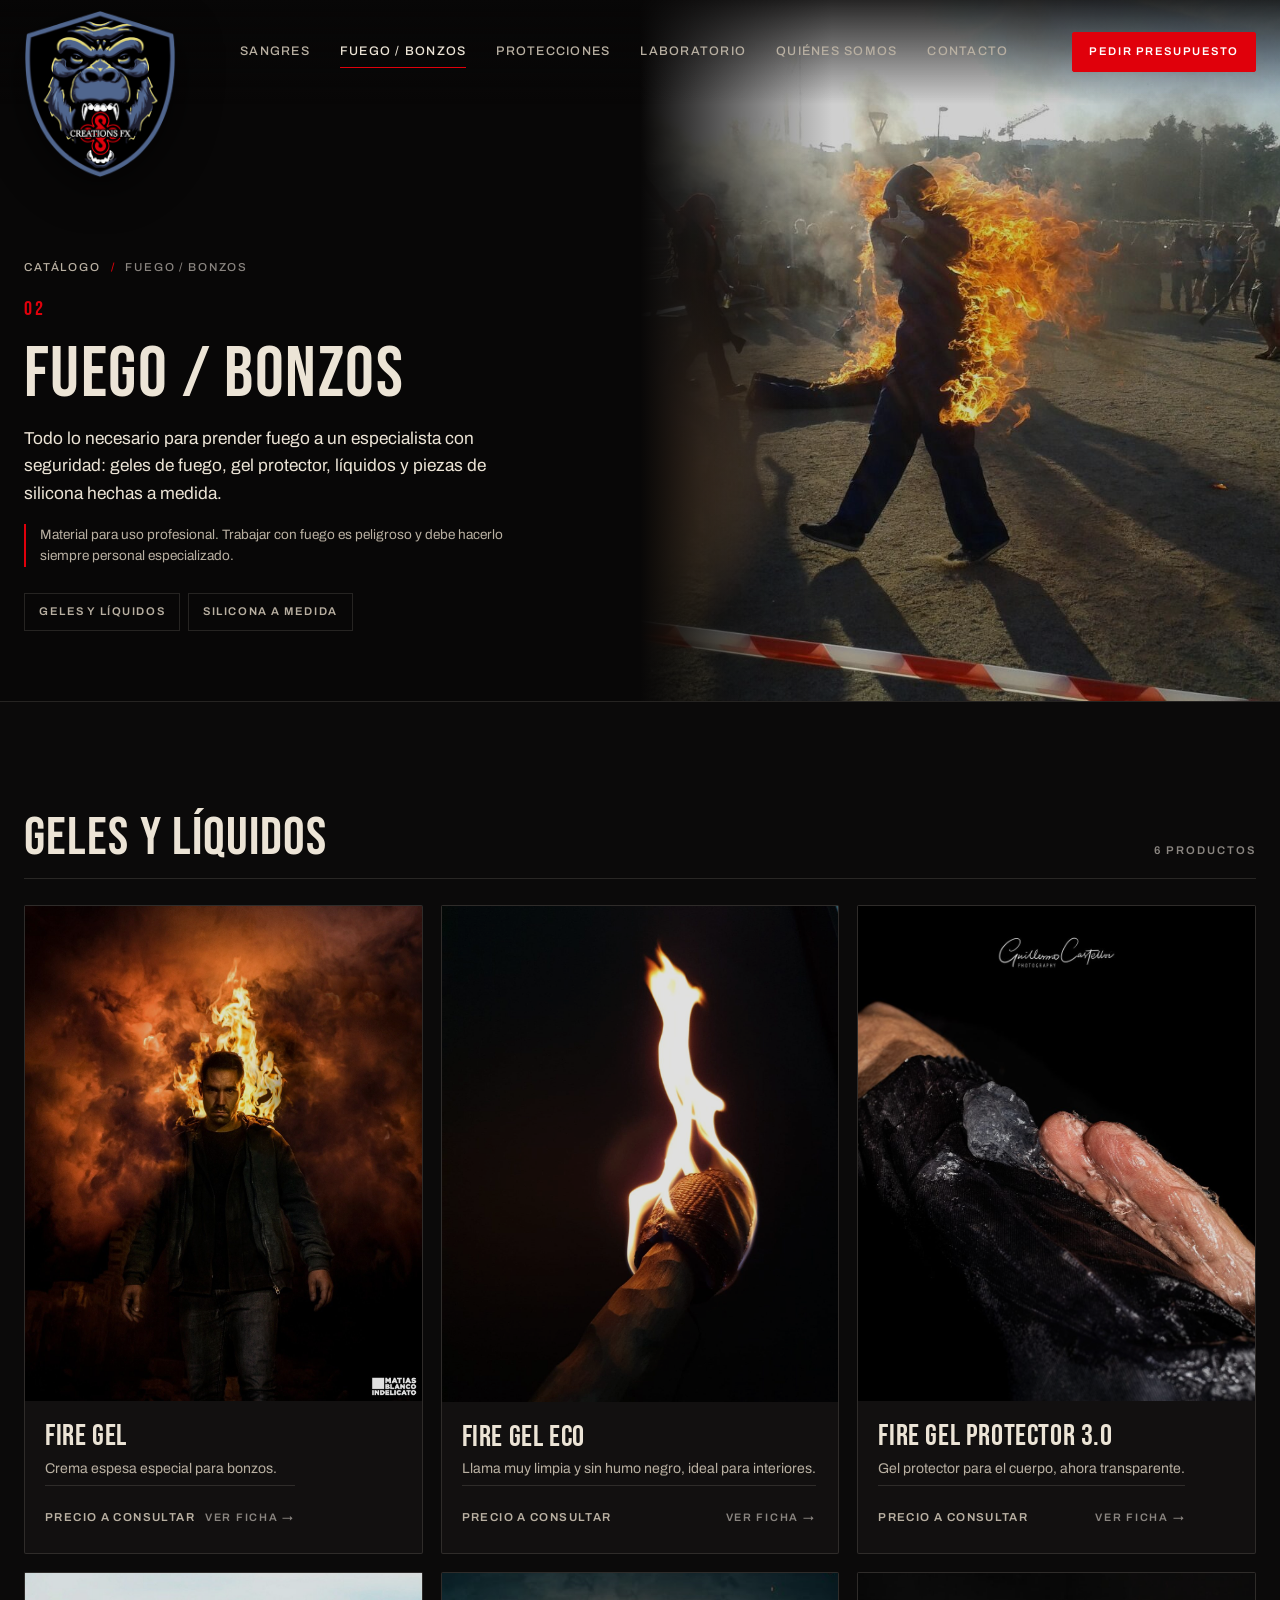
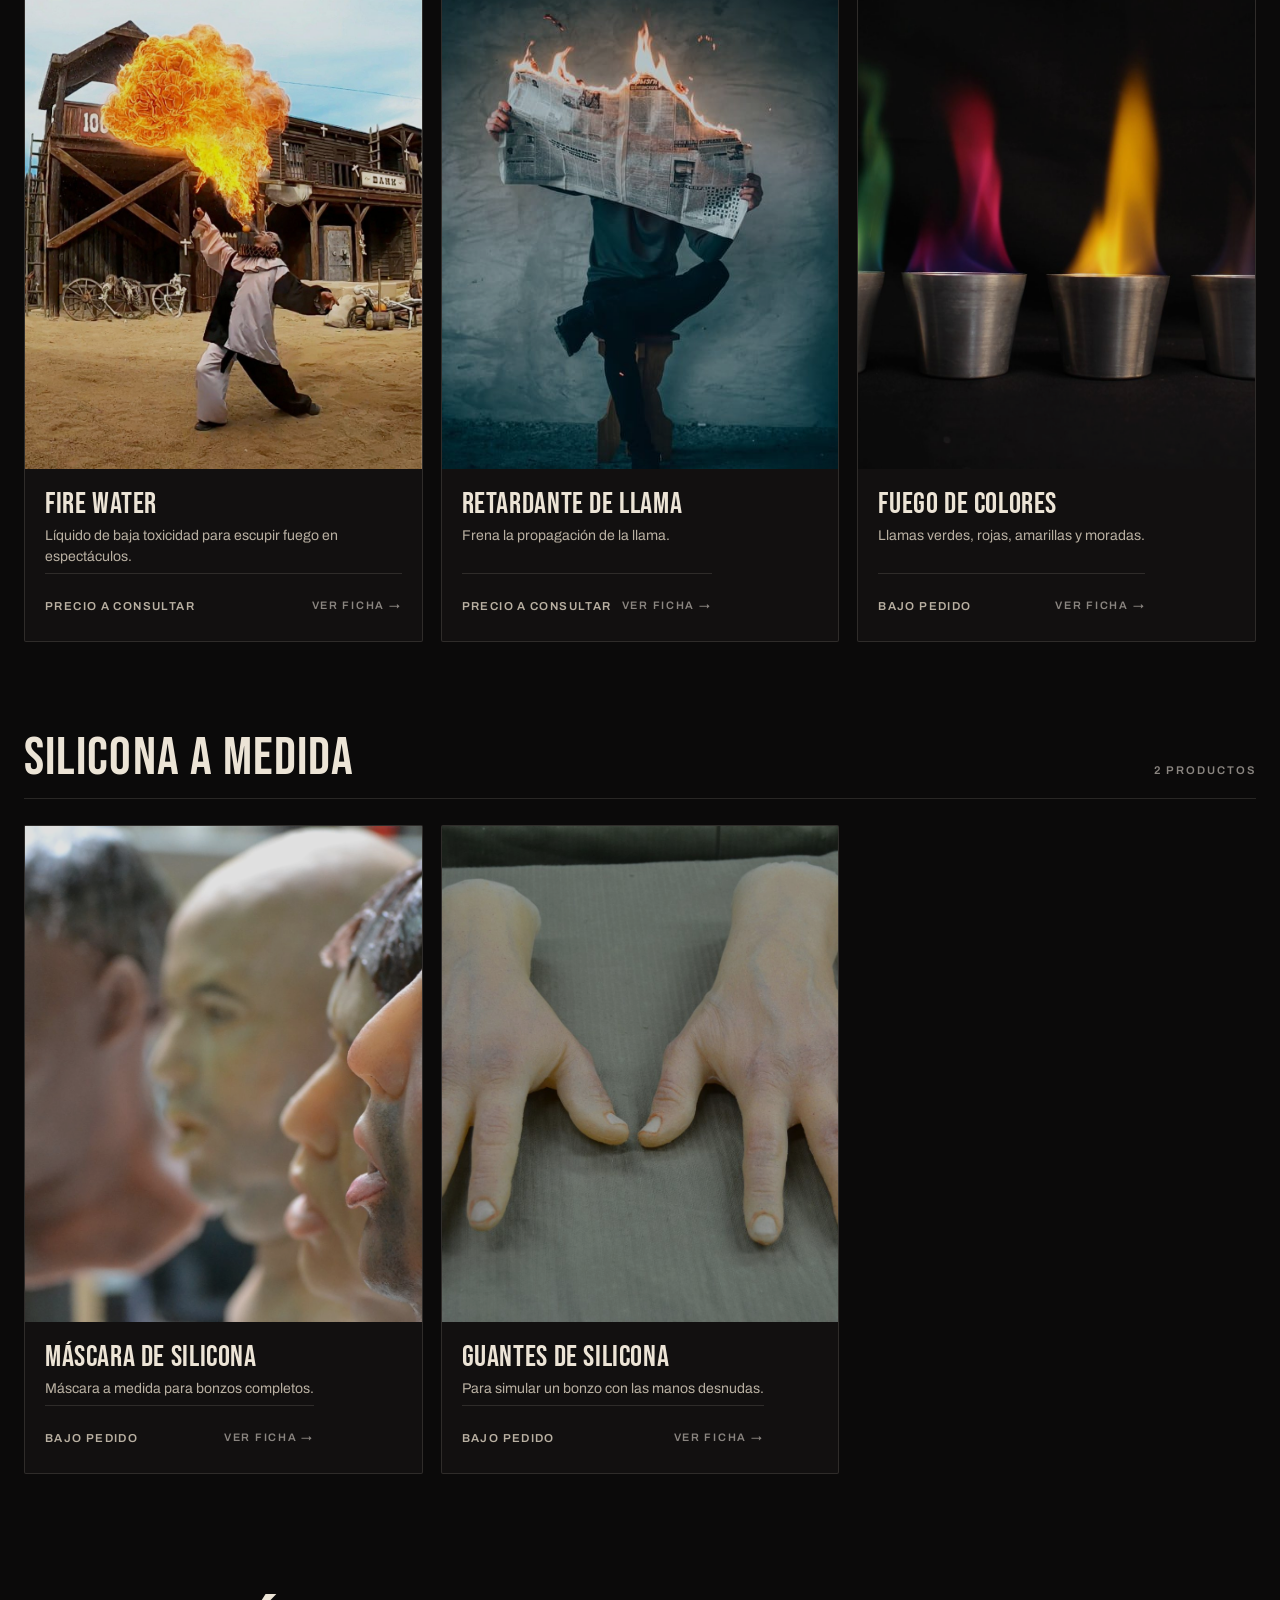
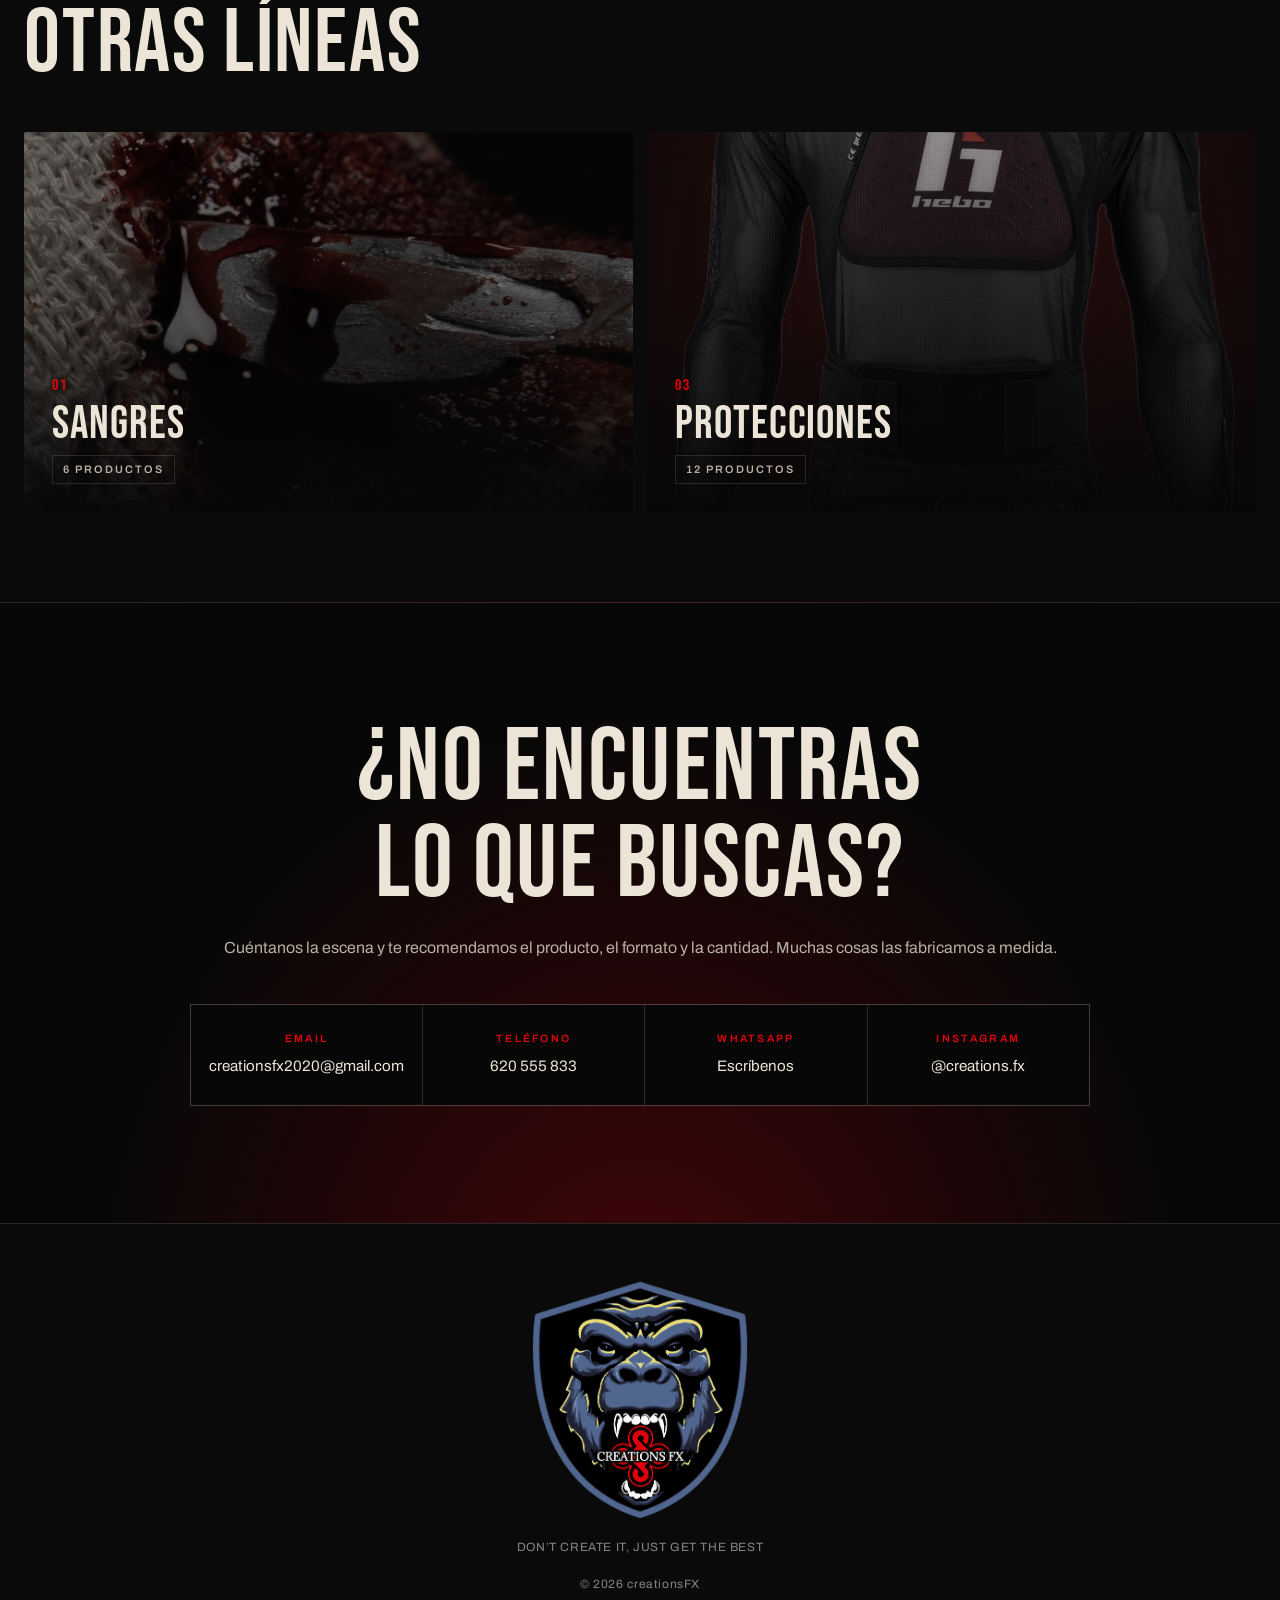
==== commit 65f232f9: "Carrusel de películas con la filmografía completa de Oriol Co-Authored-By: Claude Opus 5.5 <noreply@" ====
--- a/bonzos.html
+++ b/bonzos.html
@@ -111,7 +111,7 @@
   </div>
 </dialog>
 
-<script src="js/main.js?v=3"></script>
+<script src="js/main.js?v=5"></script>
 <script src="js/catalogo.js?v=5"></script>
 </body>
 </html>
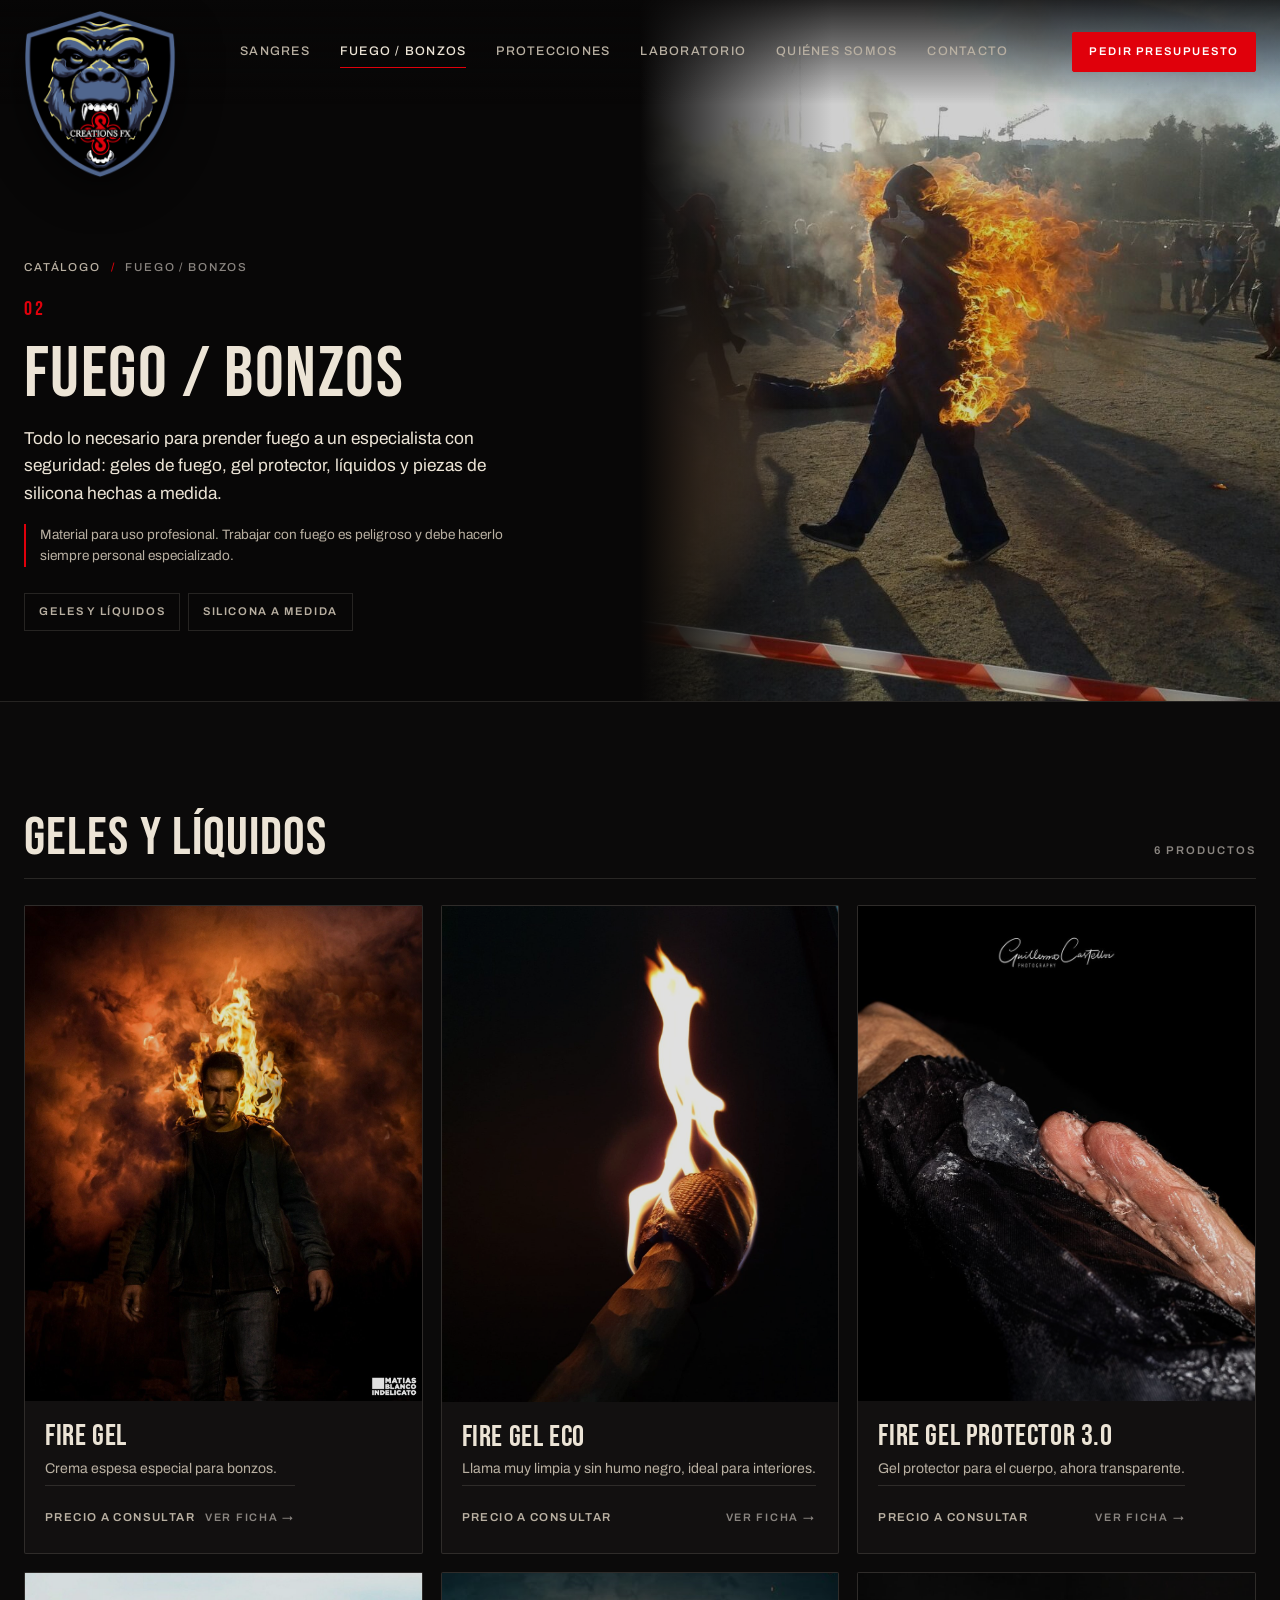
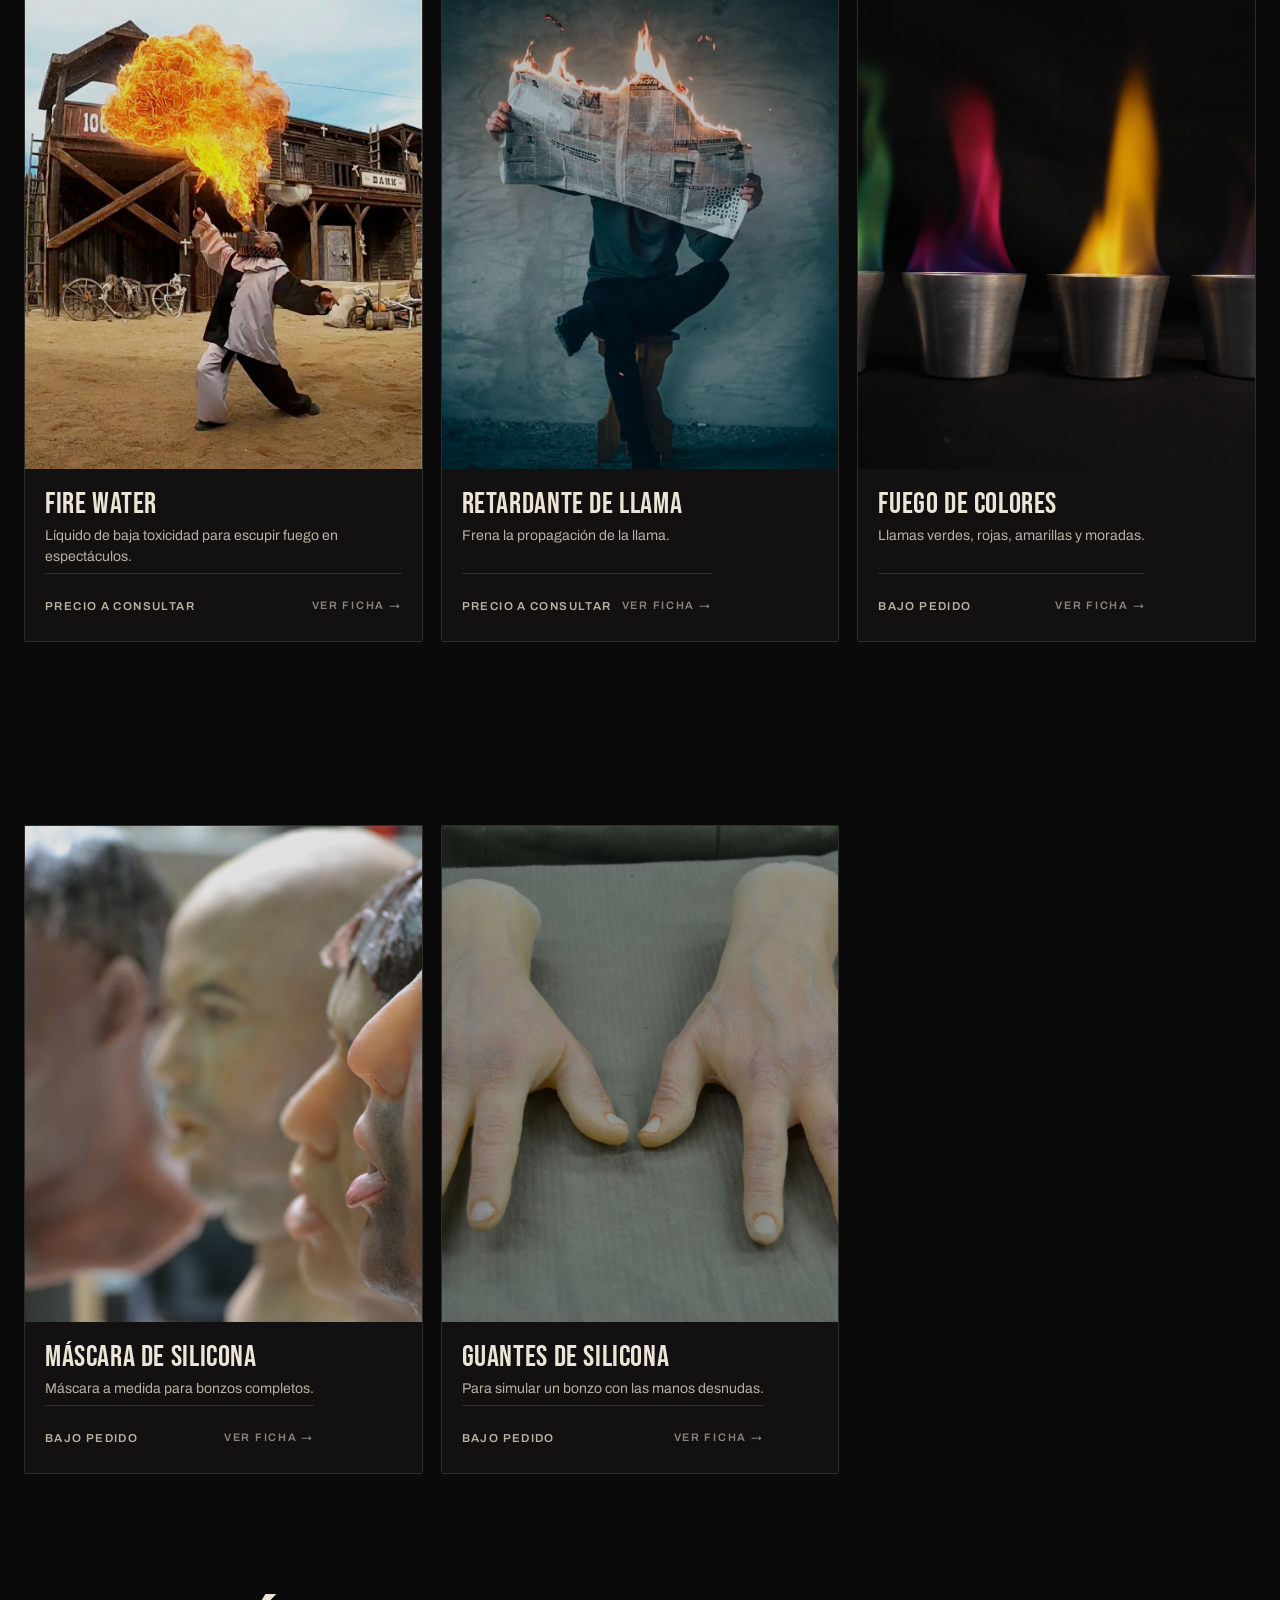
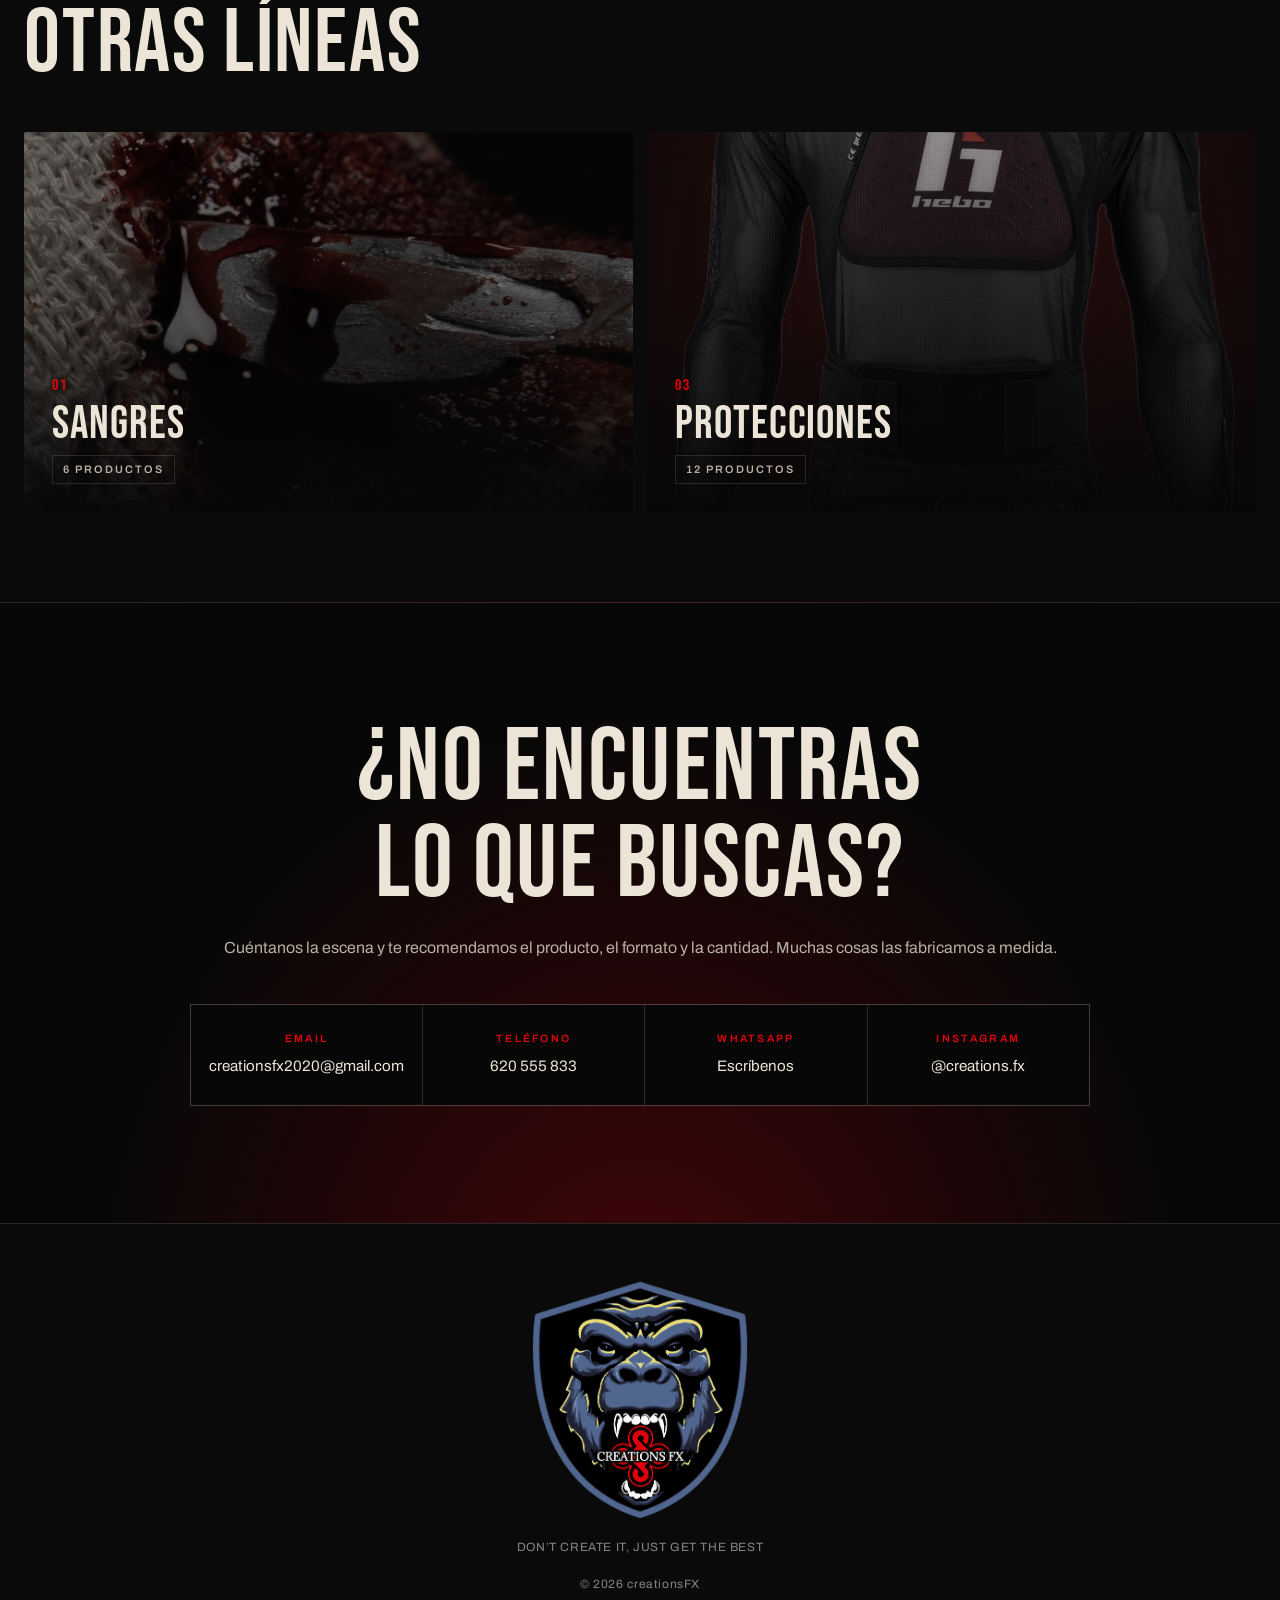
==== commit de16b451: "Logos de Más servicios más grandes Co-Authored-By: Claude Opus 5.5 <noreply@anthropic.com>" ====
--- a/bonzos.html
+++ b/bonzos.html
@@ -14,7 +14,7 @@
 <link rel="preconnect" href="https://fonts.googleapis.com">
 <link rel="preconnect" href="https://fonts.gstatic.com" crossorigin>
 <link href="https://fonts.googleapis.com/css2?family=Bebas+Neue&family=Archivo:wght@400;500;600&display=swap" rel="stylesheet">
-<link rel="stylesheet" href="css/style.css?v=18">
+<link rel="stylesheet" href="css/style.css?v=20">
 </head>
 <body class="page-line" data-line="bonzos">
 
--- a/css/style.css
+++ b/css/style.css
@@ -466,3 +466,20 @@
 @media (hover: none){ .slide-arrow{opacity:0.75;} }
 @media (prefers-reduced-motion: reduce){ .slideshow .slide{transform:none;transition:opacity .4s ease;} }
 .line-hero-text h1.h1-long{font-size:clamp(3rem,5.6vw,6.4rem);white-space:nowrap;}
+
+/* ---------- Más servicios ---------- */
+.more-services{padding:64px 24px 72px;border-top:1px solid var(--line);text-align:center;}
+.more-label{
+  font-size:0.74rem;font-weight:500;letter-spacing:0.35em;text-transform:uppercase;
+  color:var(--grey);margin-bottom:28px;
+}
+.more-grid{display:flex;flex-wrap:wrap;justify-content:center;gap:40px 56px;}
+.more-item{display:flex;flex-direction:column;align-items:center;gap:8px;width:280px;max-width:100%;}
+.more-item img{
+  height:130px;width:100%;object-fit:contain;margin-bottom:6px;
+  filter:grayscale(1);opacity:0.55;transition:filter .35s, opacity .35s, transform .35s;
+}
+.more-name{font-family:var(--ff-display);font-size:1.3rem;letter-spacing:0.08em;color:var(--cream-dim);transition:color .35s;}
+.more-desc{font-size:0.78rem;color:var(--grey);line-height:1.4;}
+.more-item:hover img,.more-item:focus-visible img{filter:none;opacity:1;transform:translateY(-3px);}
+.more-item:hover .more-name,.more-item:focus-visible .more-name{color:var(--red);}
